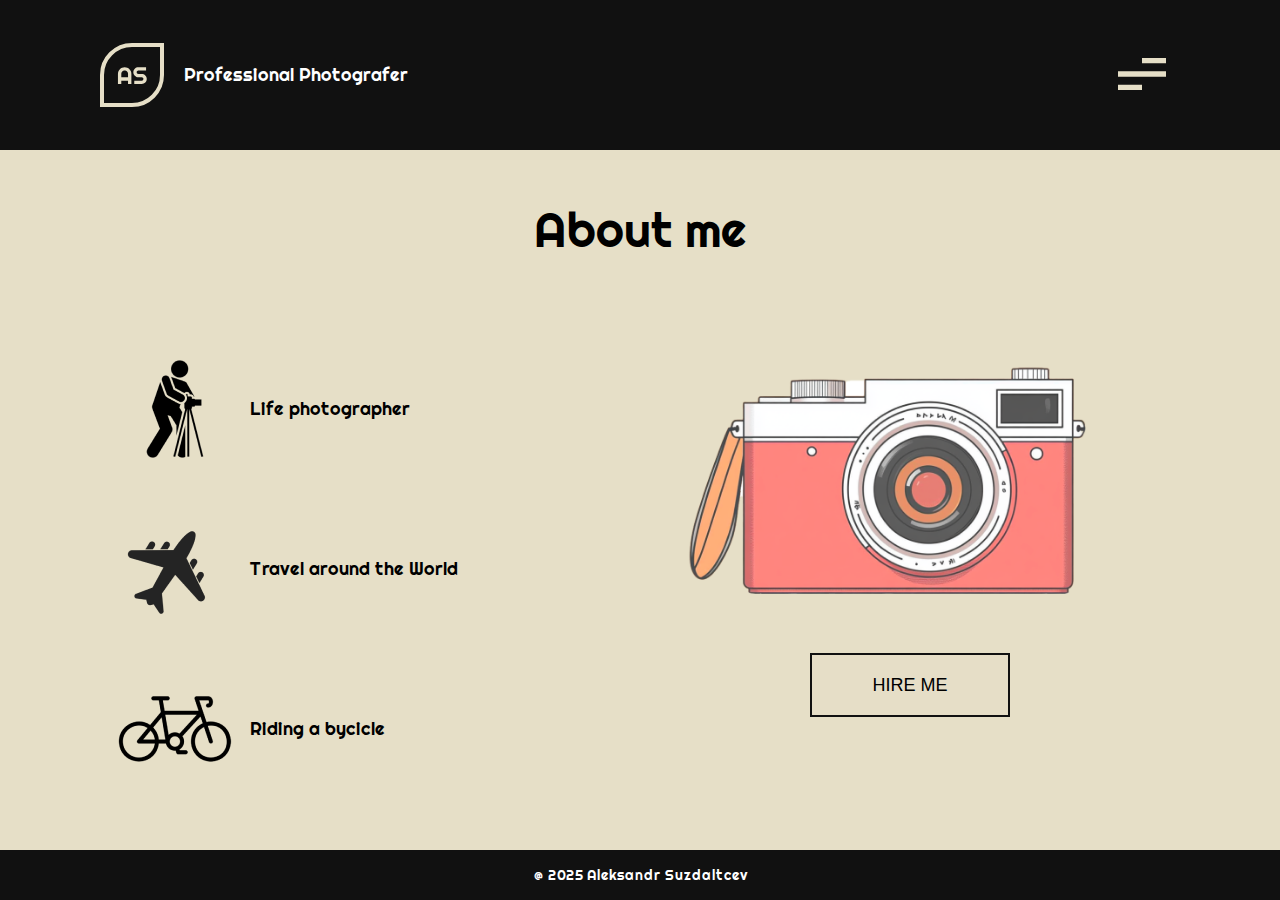
==== about.html @ 49bbc444 "Создание репозитория с сайтом" ====
<!DOCTYPE html>
<html lang="en">

<head>
  <meta charset="UTF-8">
  <meta name="viewport" content="width=device-width, initial-scale=1.0">
  <link rel="stylesheet" href="/styles/reset.css">
  <link rel="stylesheet" href="/styles/style.css">
  <title>About me</title>
</head>

<body class="about-me">
  <header class="header header--dark">
    <div class="header__wrapper container container__adaptive">
      <div class="header__left">
        <img src="/img/logo.svg" alt="Logo">
        <p class="header__text">Professional Photografer</p>
      </div>
      <button class="header__burger"><svg width="64" height="64" viewBox="0 0 64 64" fill="none"
          xmlns="http://www.w3.org/2000/svg">
          <path d="M32 48H8V42.6667H32V48ZM56 34.6667H8V29.3333H56V34.6667ZM56 21.3333H32V16H56V21.3333Z"
            fill="#E6DFC7" />
        </svg></button>
      <div class="burger__menu">
        <button class="burger__menu__exit"><img src="/img/close_big.svg" alt=""></button>
        <ul>
          <li><a href="index.html">Home</a></li>
          <li><a href="about.html">About me</a></li>
          <li><a href="portfolio.html">Portfolio</a></li>
          <li><a href="contacts.html">Contacts</a></li>
        </ul>
      </div>
    </div>
  </header>

  <main class="main-aboutme container container__adaptive">
    <h2 class="main-aboutme__title">About me</h2>
    <div class="main-aboutme__content">
      <div class="main-aboutme__content-left">
        <div class="main-aboutme__content-icons"><img src="/img/photographer.png" alt="photographer">
          <p class="main-aboutme__text">Life photographer</p>
        </div>
        <div class="main-aboutme__content-icons"><img src="/img/plane.png" alt="plane">
          <p class="main-aboutme__text">Travel around the World</p>
        </div>
        <div class="main-aboutme__content-icons"><img src="/img/bycicle.png" alt="bycicle">
          <p class="main-aboutme__text">Riding a bycicle</p>
        </div>
      </div>
      <div class="main-aboutme__content-right">
        <img class="main-aboutme__content-photo" src="/img/camera.png" alt="camera">
        <button class="btn-aboutme">HIRE ME</button>
      </div>
    </div>
  </main>

  <footer class="footer">
    @ 2025 Aleksandr Suzdaltcev
  </footer>
  <script src="script.js"></script>
</body>

</html>
---- styles/style.css ----
@import url('https://fonts.googleapis.com/css2?family=Righteous&display=swap');
html, body {
  min-height: 100vh !important;
  height: 100svh;
  margin: 0;
  padding: 0;
  overflow: hidden;
}

body {
  min-height: 100vh;
  font-family: "Righteous", serif;
  font-weight: 400;
  font-style: normal;
  background-color: black;
  background-image: url(/img/bg.jpg);
  background-size: cover;
  background-repeat: no-repeat;
}

img {
  max-width: 100%;
}

body.about-me,
body.contacts {
  background-color: #E6DFC7;
  background-image: none;
  font-size: 18px;
}

body.portfolio {
  background-color: #323232;
  background-image: none;
  font-size: 18px;
}

.container {
  width: calc(100% - 200px);
  margin: 0 auto;
}

/*  Header */
.header {
  display: flex;
  justify-content: space-between;
  margin-top: 60px;
}

.header--dark {
  margin-top: 0;
  display: flex;
  justify-content: space-between;
  height: 150px;
  background-color: #111111;
}

.header__wrapper {
  display: flex;
  justify-content: space-between;
  align-items: center;
}

.header__left {
  display: flex;
  gap: 20px;
  align-items: center;
}

.header__text {
  display: inline-block;
  color: white; 
}

.header__burger {
  background: transparent;
  border: none;
  cursor: pointer;
}

.header__burger:hover svg {
  transform: scale(1.3);
  transition: transform 1s ease-in-out, fill 1s ease-in-out;
}

.header__burger svg path {
  transition: fill 1s ease-in-out;
}

.header__burger:hover svg path {
  fill: white;
}

.burger__menu {
  display: none;
}

.burger__menu a {
  position: relative;
  color: white;
  text-decoration: none;
  font-size: 24px;
  font-weight: bold;
  transition: transform 0.3s ease, color 0.3s ease;
}

.burger__menu a:hover {
  color: #E6DFC7;
  transform: scale(1.1);
}

.burger__menu a:active {
  color: #FFD700;
  transform: scale(1.05);
}

.burger__menu ul {
  padding-right: 40px;
}

.burger__menu li {
  padding-bottom: 20px;
  text-align: right;
}

.burger__menu--active {
  display: flex;
  position: fixed;
  color: white;
  width: 100%;
  height: 100%; 
  background-color: rgba(0, 0, 0, 0.8); 
  z-index: 1000; 
  top: 50%; 
  right: 0; 
  transform: translateY(-50%); 
  padding: 20px; 
  flex-direction: column; 
  justify-content: center; 
  text-align: center; 
  align-items: flex-end;
}

.burger__menu__exit {
  position: absolute;
  background: none;
  border: none;
  cursor: pointer;
  top: 50px;
  right: 40px; 
}

/* Footer */

.footer {
  display: flex;
  align-items: center;
  justify-content: center;
  height: 50px;
  font-size: 14px;
  background-color: #111111;
  color: white;
  
}

/* Main */

.main {
  display: flex;
  justify-content: space-between;
  margin-top: 278px;
}

.main__title {
  position: relative;
  font-size: 64px;
  color: white;
  margin-bottom: 61px;
}

.main__title::after {
  content: "";
  position: absolute;
  bottom: -28px;
  left: 0;
  width: 100px;
  height: 2px;
  background-color: #E6DFC7;
}

.main__desc {
  font-size: 18px;
  color: white;
  width: 368px;
  line-height: 1.6;
  margin-top: 32px;
}

.btn {
  width: 200px;
  height: 64px;
  font-size: 18px;
  color: #E6DFC7;
  background-color: rgba(230, 223, 199, 0.24);
  border: 2px solid #E6DFC7;
  margin-top: 90px;
  cursor: pointer;
  transition: background-color 0.5s ease-in-out, border 0.5s ease-in-out;
}

.btn:hover {
  background-color: rgba(209, 164, 17, 0.507);
  border: 2px solid #9c9379;
}

.btn:active {
  background-color: rgba(55, 47, 21, 0.507);
  border: 2px solid #9c9379;
}

.socials {
  display: flex;
  flex-direction: column;
  align-items: center;
  gap: 20px;
}

.socials__icons {
  display: flex;
  flex-direction: column;
  position: relative;
  margin-top: 10px;
  gap: 20px;
}

.socials__icons::before {
  content: '';
  position: absolute;
  top: -120px;
  right: 15px;
  width: 2px;
  height: 100px;
  background-color: #E6DFC7;
}

.socials__icons::after {
  content: '';
  position: absolute;
  top: 160px;
  right: 15px;
  width: 2px;
  height: 100px;
  background-color: #E6DFC7;
}

.socials__icons a:hover svg {
  transform: scale(1.3);
  transition: transform 0.2s ease-in-out, fill 0.2s ease-in-out;
}

.socials__icons svg path {
  transition: fill 0.2s ease-in-out;
}

.socials__icons a:hover svg path {
  fill: black;
}
/* About me*/
/* Main */
.main-aboutme {
  min-height: calc(100vh - 200px);
}

.main-aboutme__title {
  font-size: 48px;
  text-align: center;
  padding-top: 56px;
}

.main-aboutme__content {
  display: flex;
}

.main-aboutme__content-left {
  display: flex;
  flex-direction: column;
  width: calc(50%);
  margin-top: 80px;
  gap: 10px;
}
.main-aboutme__content-icons {
  display: flex;
  align-items: center;
}

.main-aboutme__content-right {
  width: calc(50%);
  margin-top: 30px;
  display: flex;
  flex-direction: column;
  align-items: center;
}

.btn-aboutme {
  width: 200px;
  height: 64px;
  font-size: 18px;
  background-color: rgb(230, 223, 199, 0.24);
  border: 2px solid #111111;
  cursor: pointer;
  transition: background-color 0.5s ease-in-out, border 0.5s ease-in-out;
}

.btn-aboutme:hover {
  background-color: rgba(159, 130, 37, 0.24);
}

.btn-aboutme:active {
  background-color: rgba(48, 46, 41, 0.24);
}

/* Portfolio*/
/* Main */

.main-portfolio {
  /* height: calc(100% - 222px); */
  min-height: calc(100vh - 222px);
}

.main-portfolio__title,
.contacts__title {
  margin: 22px 0;
  font-size: 48px;
  color: white;
  text-align: center;
}

.main-portfolio__topbackground {
  height: 30px;
  background-image: url(/img/bg_top.png);
}
.main-portfolio__gallery {
  margin-top: 20px;
  margin-bottom: 20px;
  display: flex;
  justify-content: center;
  flex-wrap: wrap;
  gap:  33px 20px;
}

.main-portfolio__gallery a img {
  transition: filter 0.3s ease-in-out, opacity 0.3s ease-in-out;
}

.main-portfolio__gallery a:hover img {
  filter: brightness(0.5);
  opacity: 0.8;
}

.main-portfolio__btmbackground {
  height: 30px;
  background-image: url(/img/bg_btm.png);
}

/* Contacts */
/* Main */

.contacts {
  /* height: calc(100% - 110px); */
  min-height: calc(100vh - 222px);
}

.contacts__socials {
  margin-top: 60px;
  display: flex;
  justify-content: center;
  gap: 40px;
}

.contacts__socials a img {
  transition: transform 0.3s ease-in-out, filter 0.3s ease-in-out;
}

.contacts__socials a:hover img {
  transform: scale(1.1);
  filter: brightness(0) invert(1);
}

.contacts__form {
  margin-top: 70px;
  margin-bottom: 90px;
  height: 410px;
  background-image: url(/img/bg-form.png);
  background-size: cover;
}

/* Adaptive */

@media (max-width: 1024px) and (orientation: landscape) {
  .main {
    margin-top: 78px;
  }

  .socials__icons {
    margin-top: 82px;
  }

  .container__adaptive {
    width: calc(100% - 40px);
  }

  .main-aboutme__content-left, .main-aboutme__content-right {
    margin-top: 0;
  }

  .main-portfolio__gallery a img {
    width: 165px;
  }

  .contacts__socials {
    margin-top: 0;
  }

  .contacts__socials a img {
    max-width: 60px;
  }

  .contacts__form {
    margin-top: 10px;
    margin-bottom: 10px;
    height: 350px;
  }
}

@media (max-width: 1180px) and (min-width: 1025px) and (orientation: landscape) {
  .main {
    margin-top: 78px;
  }

  .socials__icons {
    margin-top: 82px;
  }

  .container__adaptive {
    width: calc(100% - 40px);
  }

  .main-aboutme__content-left, .main-aboutme__content-right {
    margin-top: 0;
  }

  .main-portfolio__gallery a img {
    width: 191px;
  }

  .contacts {
    min-height: calc(100vh - 200px);
  }

  .contacts__socials {
    margin-top: 0;
    padding-bottom: 50px;
    padding-top: 50px;
  }

  .contacts__socials a img {
    max-width: 60px;
  }

  .contacts__form {
    height: 350px;
    margin-top: 0;
    margin-bottom: 0;
  }

  .contacts__title {
    margin: 0;
    padding-top: 22px;
    padding-bottom: 22px;
  }

  .container {
    width: calc(100% - 40px);
  }
}

@media (max-width: 1032px) {
  body {
    height: 100vh;
    overflow: scroll;
  }
}

@media (max-width: 1024px) {
  .container {
    width: calc(100% - 40px);
  }

  .main-aboutme__content-right {
    justify-content: center;
  }

  .contacts {
    min-height: calc(100vh - 222px);
  }
}

@media (max-width: 1000px) {
  body {
    background-image: url(/img/bd_tablet.jpg);
    background-size: cover;
  }
}

@media (max-width: 820px) {
  .main-aboutme__content-right {
    justify-content: center;
  }

  .main-portfolio__gallery {
    gap: 10px 20px;
  }

  .main-portfolio__gallery img {
    max-height: 200px;
  }

  .contacts {
    min-height: calc(100vh - 200px);
  }

  .contacts__socials {
    margin-top: 0;
    padding-bottom: 50px;
    padding-top: 50px;
  }

  .contacts__socials a img {
    max-width: 60px;
  }

  .contacts__form {
    height: 350px;
  }

  .contacts__title {
    margin: 0;
    padding-top: 22px;
    padding-bottom: 22px;
  }
}

@media (max-width: 785px) {
  .main-aboutme__content-right {
    justify-content: center;
  }
}

@media (max-width: 768px) {
  .main-portfolio__gallery {
    gap: 10px 20px;
  }

  .main-portfolio__gallery img {
    max-height: 200px;
  }
}

@media (max-width: 720px) {
  .btn {
    margin-top: 40px;
  }
}

@media (max-width: 480px) {
  body {
    background-position: -110px;
  }

  .header {
    margin-top: 20px;
  }

  .header--dark {
    margin-top: 0;
  }

  .main__title {
    font-size: 40px;
  }

  .main__desc {
    display: none;
  }

  .btn {
    margin-top: 0;
    width: 160px;
    height: 40px;
  }

  .socials__icons {
    margin-top: -100px;
  }

  .main-aboutme__content-icons img {
    width: 100px;
  }
}

@media (max-width: 375px) {
  body {
    background-position: 0;
  }

  .main__title {
    font-size: 40px;
  }

  .main__desc {
    display: none;
  }

  .btn {
    margin-top: 0;
    width: 160px;
    height: 40px;
  }

  .socials__icons {
    margin-top: -100px;
  }

  .main-aboutme__content-icons img {
    width: 100px;
  }

  .main-aboutme__title {
    padding-top: 20px;
  }

  .main-aboutme__content-left {
    margin-top: 40px;
  }

  .btn-aboutme {
    width: 150px;
    height: 40px;
  }

  .main-aboutme__text {
    font-size: 14px;
  }

  .main-aboutme__content-icons img {
    transform: translate(20px, 10px);
  }
}
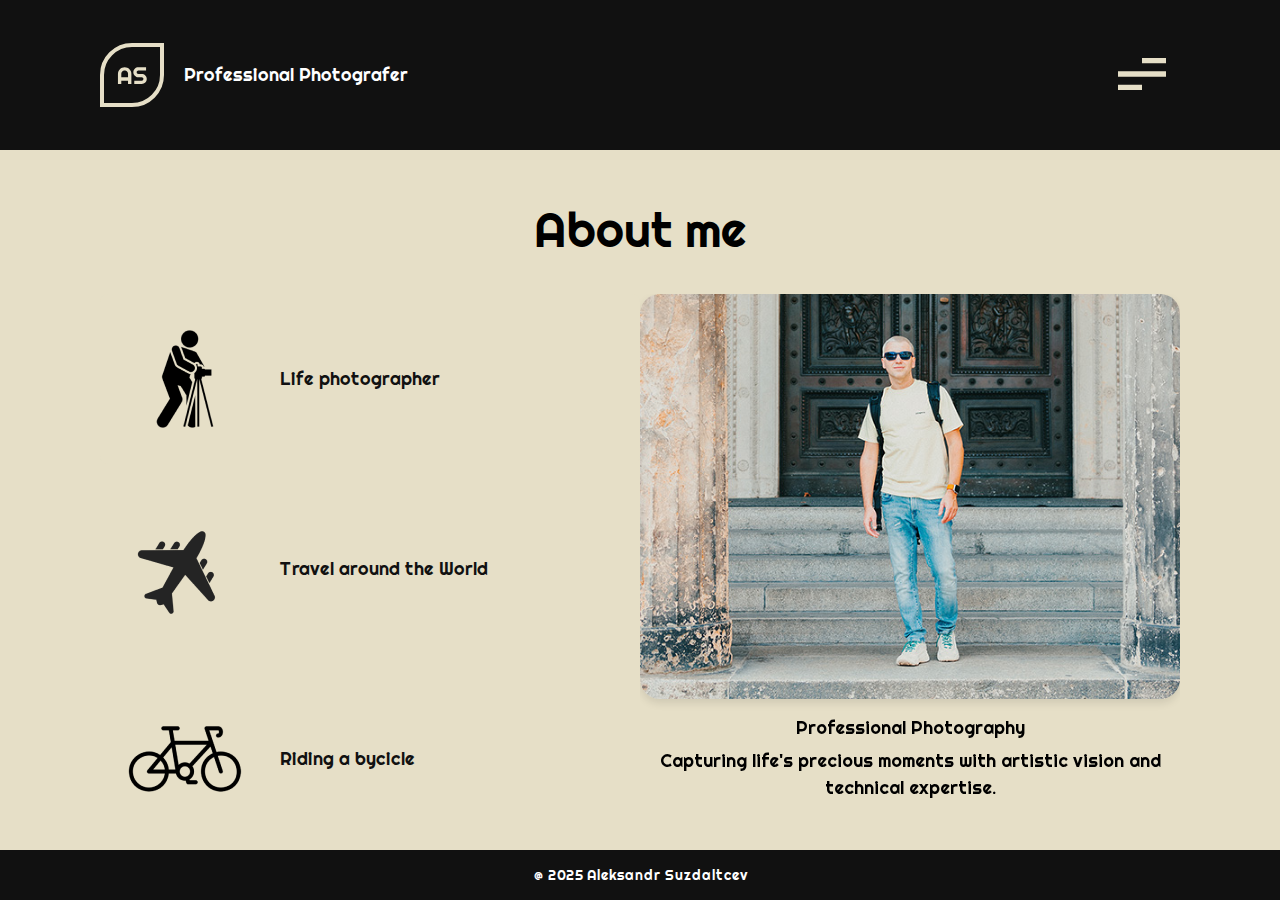
==== commit ca79db42: "Добавление функционала вкладок на странице "Обо мне": обновление HTML, CSS и JavaScript для реализац" ====
--- a/about.html
+++ b/about.html
@@ -4,8 +4,8 @@
 <head>
   <meta charset="UTF-8">
   <meta name="viewport" content="width=device-width, initial-scale=1.0">
-  <link rel="stylesheet" href="/styles/reset.css">
-  <link rel="stylesheet" href="/styles/style.css">
+  <link rel="stylesheet" href="./styles/reset.css">
+  <link rel="stylesheet" href="./styles/style.css">
   <title>About me</title>
 </head>
 
@@ -13,7 +13,7 @@
   <header class="header header--dark">
     <div class="header__wrapper container container__adaptive">
       <div class="header__left">
-        <img src="/img/logo.svg" alt="Logo">
+        <img src="./img/logo.svg" alt="Logo">
         <p class="header__text">Professional Photografer</p>
       </div>
       <button class="header__burger"><svg width="64" height="64" viewBox="0 0 64 64" fill="none"
@@ -22,7 +22,7 @@
             fill="#E6DFC7" />
         </svg></button>
       <div class="burger__menu">
-        <button class="burger__menu__exit"><img src="/img/close_big.svg" alt=""></button>
+        <button class="burger__menu__exit"><img src="./img/close_big.svg" alt=""></button>
         <ul>
           <li><a href="index.html">Home</a></li>
           <li><a href="about.html">About me</a></li>
@@ -37,19 +37,41 @@
     <h2 class="main-aboutme__title">About me</h2>
     <div class="main-aboutme__content">
       <div class="main-aboutme__content-left">
-        <div class="main-aboutme__content-icons"><img src="/img/photographer.png" alt="photographer">
+        <div class="main-aboutme__content-icons" data-tab="photographer">
+          <img src="./img/photographer.png" alt="photographer">
           <p class="main-aboutme__text">Life photographer</p>
         </div>
-        <div class="main-aboutme__content-icons"><img src="/img/plane.png" alt="plane">
+        <div class="main-aboutme__content-icons" data-tab="travel">
+          <img src="./img/plane.png" alt="plane">
           <p class="main-aboutme__text">Travel around the World</p>
         </div>
-        <div class="main-aboutme__content-icons"><img src="/img/bycicle.png" alt="bycicle">
+        <div class="main-aboutme__content-icons" data-tab="hobby">
+          <img src="./img/bycicle.png" alt="bycicle">
           <p class="main-aboutme__text">Riding a bycicle</p>
         </div>
       </div>
       <div class="main-aboutme__content-right">
-        <img class="main-aboutme__content-photo" src="/img/camera.png" alt="camera">
-        <button class="btn-aboutme">HIRE ME</button>
+        <div class="tab-content" id="photographer">
+          <img class="main-aboutme__content-photo" src="./img/IMG_2591_1.jpg" alt="camera">
+          <div class="tab-description">
+            <h3>Professional Photography</h3>
+            <p>Capturing life's precious moments with artistic vision and technical expertise.</p>
+          </div>
+        </div>
+        <div class="tab-content" id="travel">
+          <img class="main-aboutme__content-photo" src="./img/IMG_2600 2 copy.jpg" alt="travel">
+          <div class="tab-description">
+            <h3>World Traveler</h3>
+            <p>Exploring the world to capture unique perspectives and cultural moments.</p>
+          </div>
+        </div>
+        <div class="tab-content" id="hobby">
+          <img class="main-aboutme__content-photo" src="./img/IMG_3868 copy.jpg" alt="bicycle">
+          <div class="tab-description">
+            <h3>Cycling Enthusiast</h3>
+            <p>Combining passion for photography with love for cycling adventures.</p>
+          </div>
+        </div>
       </div>
     </div>
   </main>
--- a/styles/style.css
+++ b/styles/style.css
@@ -1,10 +1,8 @@
 @import url('https://fonts.googleapis.com/css2?family=Righteous&display=swap');
 html, body {
-  min-height: 100vh !important;
-  height: 100svh;
+  min-height: 100vh;
   margin: 0;
   padding: 0;
-  overflow: hidden;
 }
 
 body {
@@ -13,9 +11,11 @@
   font-weight: 400;
   font-style: normal;
   background-color: black;
-  background-image: url(/img/bg.jpg);
+  background-image: url('../img/bg.jpg');
   background-size: cover;
   background-repeat: no-repeat;
+  display: flex;
+  flex-direction: column;
 }
 
 img {
@@ -151,7 +151,6 @@
 }
 
 /* Footer */
-
 .footer {
   display: flex;
   align-items: center;
@@ -160,15 +159,16 @@
   font-size: 14px;
   background-color: #111111;
   color: white;
-  
+  margin-top: auto;
 }
 
 /* Main */
-
 .main {
+  flex: 1;
   display: flex;
   justify-content: space-between;
-  margin-top: 278px;
+  align-items: center;
+  padding: 40px 0;
 }
 
 .main__title {
@@ -275,30 +275,58 @@
   font-size: 48px;
   text-align: center;
   padding-top: 56px;
+  padding-bottom: 40px;
 }
 
 .main-aboutme__content {
   display: flex;
+  justify-content: space-between;
+  align-items: flex-start;
+  width: 100%;
 }
 
 .main-aboutme__content-left {
+  width: 50%;
   display: flex;
   flex-direction: column;
-  width: calc(50%);
-  margin-top: 80px;
-  gap: 10px;
-}
+  gap: 20px;
+}
+
 .main-aboutme__content-icons {
+  cursor: pointer;
+  transition: transform 0.3s ease, background-color 0.3s ease;
+  padding: 10px;
+  border-radius: 8px;
   display: flex;
   align-items: center;
+  gap: 20px;
+}
+
+.main-aboutme__content-icons img {
+  width: auto;
+  height: auto;
+}
+
+.main-aboutme__text {
+  font-size: 18px;
+  color: #111111;
+  margin: 0;
+}
+
+.main-aboutme__content-icons:hover {
+  transform: scale(1.05);
+  background-color: rgba(230, 223, 199, 0.1);
+}
+
+.main-aboutme__content-icons.active {
+  background-color: rgba(230, 223, 199, 0.2);
 }
 
 .main-aboutme__content-right {
-  width: calc(50%);
-  margin-top: 30px;
-  display: flex;
-  flex-direction: column;
-  align-items: center;
+  width: 50%;
+  position: relative;
+  overflow: hidden;
+  min-height: 400px;
 }
 
 .btn-aboutme {
@@ -324,7 +352,7 @@
 
 .main-portfolio {
   /* height: calc(100% - 222px); */
-  min-height: calc(100vh - 222px);
+  min-height: calc(100vh - 200px);
 }
 
 .main-portfolio__title,
@@ -337,7 +365,7 @@
 
 .main-portfolio__topbackground {
   height: 30px;
-  background-image: url(/img/bg_top.png);
+  background-image: url(../img/bg_top.png);
 }
 .main-portfolio__gallery {
   margin-top: 20px;
@@ -359,7 +387,7 @@
 
 .main-portfolio__btmbackground {
   height: 30px;
-  background-image: url(/img/bg_btm.png);
+  background-image: url(../img/bg_btm.png);
 }
 
 /* Contacts */
@@ -367,7 +395,7 @@
 
 .contacts {
   /* height: calc(100% - 110px); */
-  min-height: calc(100vh - 222px);
+  min-height: calc(100vh - 200px);
 }
 
 .contacts__socials {
@@ -389,9 +417,81 @@
 .contacts__form {
   margin-top: 70px;
   margin-bottom: 90px;
-  height: 410px;
-  background-image: url(/img/bg-form.png);
+  min-height: 600px;
+  background-image: url(../img/bg-form.png);
   background-size: cover;
+  display: flex;
+  justify-content: center;
+  align-items: center;
+}
+
+.contacts__form-wrapper {
+  width: 100%;
+  max-width: 100%;
+  padding: 0 40px;
+  display: flex;
+  flex-direction: column;
+  align-items: center;
+}
+
+.contacts__form-group {
+  margin-bottom: 20px;
+  width: 70%;
+}
+
+.contacts__form-label {
+  display: block;
+  color: #E6DFC7;
+  font-size: 18px;
+  margin-bottom: 8px;
+}
+
+.contacts__form-input,
+.contacts__form-textarea {
+  width: 100%;
+  box-sizing: border-box;
+  padding: 12px;
+  background-color: #E6DFC7;
+  border: 2px solid #E6DFC7;
+  border-radius: 4px;
+  color: #333;
+  font-size: 16px;
+  transition: all 0.3s ease;
+}
+
+.contacts__form-input:focus,
+.contacts__form-textarea:focus {
+  outline: none;
+  background-color: #E6DFC7;
+  border-color: #FFD700;
+}
+
+.contacts__form-textarea {
+  min-height: 120px;
+  resize: vertical;
+}
+
+.contacts__form-submit {
+  width: 200px;
+  height: 64px;
+  font-size: 18px;
+  color: #E6DFC7;
+  background-color: rgba(230, 223, 199, 0.24);
+  border: 2px solid #E6DFC7;
+  cursor: pointer;
+  transition: all 0.3s ease;
+  display: block;
+  margin: 30px auto 0;
+}
+
+.contacts__form-submit:hover {
+  background-color: rgba(209, 164, 17, 0.507);
+  border-color: #9c9379;
+}
+
+.contacts__form-submit:active {
+  background-color: rgba(55, 47, 21, 0.507);
+  border-color: #9c9379;
 }
 
 /* Adaptive */
@@ -486,7 +586,6 @@
 
 @media (max-width: 1032px) {
   body {
-    height: 100vh;
     overflow: scroll;
   }
 }
@@ -507,7 +606,7 @@
 
 @media (max-width: 1000px) {
   body {
-    background-image: url(/img/bd_tablet.jpg);
+    background-image: url(../img/bd_tablet.jpg);
     background-size: cover;
   }
 }
@@ -540,7 +639,18 @@
   }
 
   .contacts__form {
-    height: 350px;
+    height: auto;
+    padding: 40px 0;
+  }
+
+  .contacts__form-wrapper {
+    padding: 0 20px;
+  }
+  
+  .contacts__form-submit {
+    width: 160px;
+    height: 40px;
+    font-size: 16px;
   }
 
   .contacts__title {
@@ -564,6 +674,30 @@
   .main-portfolio__gallery img {
     max-height: 200px;
   }
+
+  .main {
+    margin-top: 150px;
+    margin-bottom: 20px;
+  }
+  
+  .footer {
+    margin-top: 20px;
+  }
+
+  .main-aboutme__content {
+    flex-direction: column;
+    align-items: center;
+  }
+  
+  .main-aboutme__content-left,
+  .main-aboutme__content-right {
+    width: 100%;
+  }
+  
+  .main-aboutme__content-right {
+    min-height: 300px;
+    margin-top: 20px;
+  }
 }
 
 @media (max-width: 720px) {
@@ -603,8 +737,27 @@
     margin-top: -100px;
   }
 
-  .main-aboutme__content-icons img {
-    width: 100px;
+  .main-aboutme__content-icons {
+    gap: 10px;
+  }
+  
+  .main-aboutme__text {
+    font-size: 16px;
+  }
+
+  .main {
+    padding: 20px 0;
+  }
+  
+  .footer {
+    height: 40px;
+  }
+}
+
+@media (max-width: 480px) {
+  .main-aboutme__content {
+    flex-direction: column;
+    align-items: center;
   }
 }
 
@@ -655,4 +808,244 @@
   .main-aboutme__content-icons img {
     transform: translate(20px, 10px);
   }
-}+}
+
+/* Modal styles */
+.modal {
+  display: none;
+  position: fixed;
+  top: 0;
+  left: 0;
+  width: 100%;
+  height: 100%;
+  background-color: rgba(0, 0, 0, 0.5);
+  z-index: 1000;
+}
+
+.modal--active {
+  display: flex;
+  justify-content: center;
+  align-items: center;
+}
+
+.modal__content {
+  background-color: #fff;
+  padding: 40px;
+  border-radius: 8px;
+  position: relative;
+  max-width: 500px;
+  width: 90%;
+}
+
+.modal__close-btn {
+  position: absolute;
+  top: 20px;
+  right: 20px;
+  background: none;
+  border: none;
+  cursor: pointer;
+  padding: 0;
+}
+
+.modal__close-icon {
+  width: 24px;
+  height: 24px;
+}
+
+.modal__title {
+  margin-bottom: 30px;
+  text-align: center;
+  color: #333;
+  font-size: 24px;
+}
+
+.modal__form {
+  display: flex;
+  flex-direction: column;
+  gap: 20px;
+}
+
+.modal__form-group {
+  display: flex;
+  flex-direction: column;
+  gap: 8px;
+}
+
+.modal__form-label {
+  color: #333;
+  font-size: 16px;
+  font-weight: 500;
+}
+
+.modal__form-input,
+.modal__form-textarea {
+  padding: 12px;
+  border: 1px solid #ddd;
+  border-radius: 4px;
+  font-size: 16px;
+  transition: border-color 0.3s ease;
+}
+
+.modal__form-input:focus,
+.modal__form-textarea:focus {
+  outline: none;
+  border-color: #E6DFC7;
+}
+
+.modal__form-textarea {
+  min-height: 120px;
+  resize: vertical;
+}
+
+.modal__form-submit {
+  margin-top: 20px;
+  width: 100%;
+}
+
+/* Gallery Modal styles */
+.modal--gallery {
+  background-color: rgba(0, 0, 0, 0.9);
+}
+
+.modal__content--gallery {
+  max-width: 90%;
+  max-height: 90vh;
+  padding: 0;
+  background: none;
+  border: none;
+  display: flex;
+  justify-content: center;
+  align-items: center;
+}
+
+.modal__gallery-image {
+  max-width: 100%;
+  max-height: 90vh;
+  object-fit: contain;
+}
+
+.modal__close-btn {
+  position: absolute;
+  top: 20px;
+  right: 20px;
+  z-index: 1001;
+  background: none;
+  border: none;
+  cursor: pointer;
+  padding: 10px;
+}
+
+.modal__close-icon {
+  width: 32px;
+  height: 32px;
+  filter: brightness(0) invert(1);
+}
+
+.gallery-item {
+  cursor: pointer;
+  transition: opacity 0.3s ease;
+}
+
+.gallery-item:hover {
+  opacity: 0.8;
+}
+
+/* About me tabs */
+.tab-content {
+  position: absolute;
+  top: 0;
+  left: 0;
+  width: 100%;
+  opacity: 0;
+  transform-origin: center;
+  transition: all 0.5s cubic-bezier(0.4, 0, 0.2, 1);
+  pointer-events: none;
+  will-change: transform, opacity;
+  display: flex;
+  flex-direction: column;
+  align-items: center;
+  justify-content: center;
+  text-align: center;
+}
+
+.tab-content.active {
+  opacity: 1;
+  transform: translateX(0);
+  pointer-events: auto;
+  position: relative;
+}
+
+/* Анимация выхода влево */
+.tab-content.exit-left {
+  transform: translateX(-100%);
+  opacity: 0;
+}
+
+/* Анимация выхода вправо */
+.tab-content.exit-right {
+  transform: translateX(100%);
+  opacity: 0;
+}
+
+/* Анимация входа справа */
+.tab-content.enter-right {
+  transform: translateX(100%);
+  opacity: 0;
+}
+
+.tab-content.enter-right.active {
+  transform: translateX(0);
+  opacity: 1;
+}
+
+/* Анимация входа слева */
+.tab-content.enter-left {
+  transform: translateX(-100%);
+  opacity: 0;
+}
+
+.tab-content.enter-left.active {
+  transform: translateX(0);
+  opacity: 1;
+}
+
+.main-aboutme__content-photo {
+  max-width: 100%;
+  height: auto;
+  margin-bottom: 20px;
+  border-radius: 20px;
+  box-shadow: 0 4px 8px rgba(0, 0, 0, 0.1);
+  transition: transform 0.3s ease;
+}
+
+.main-aboutme__content-photo:hover {
+  transform: scale(1.02);
+}
+
+.tab-description {
+  width: 100%;
+  max-width: 600px;
+  padding: 0 20px;
+}
+
+.tab-description h3 {
+  margin-bottom: 10px;
+}
+
+.tab-description p {
+  line-height: 1.5;
+}
+
+@media (max-width: 768px) {
+  .tab-description h3 {
+    font-size: 20px;
+  }
+  
+  .tab-description p {
+    font-size: 14px;
+  }
+
+  .main-aboutme__content-photo {
+    border-radius: 12px;
+  }
+}
